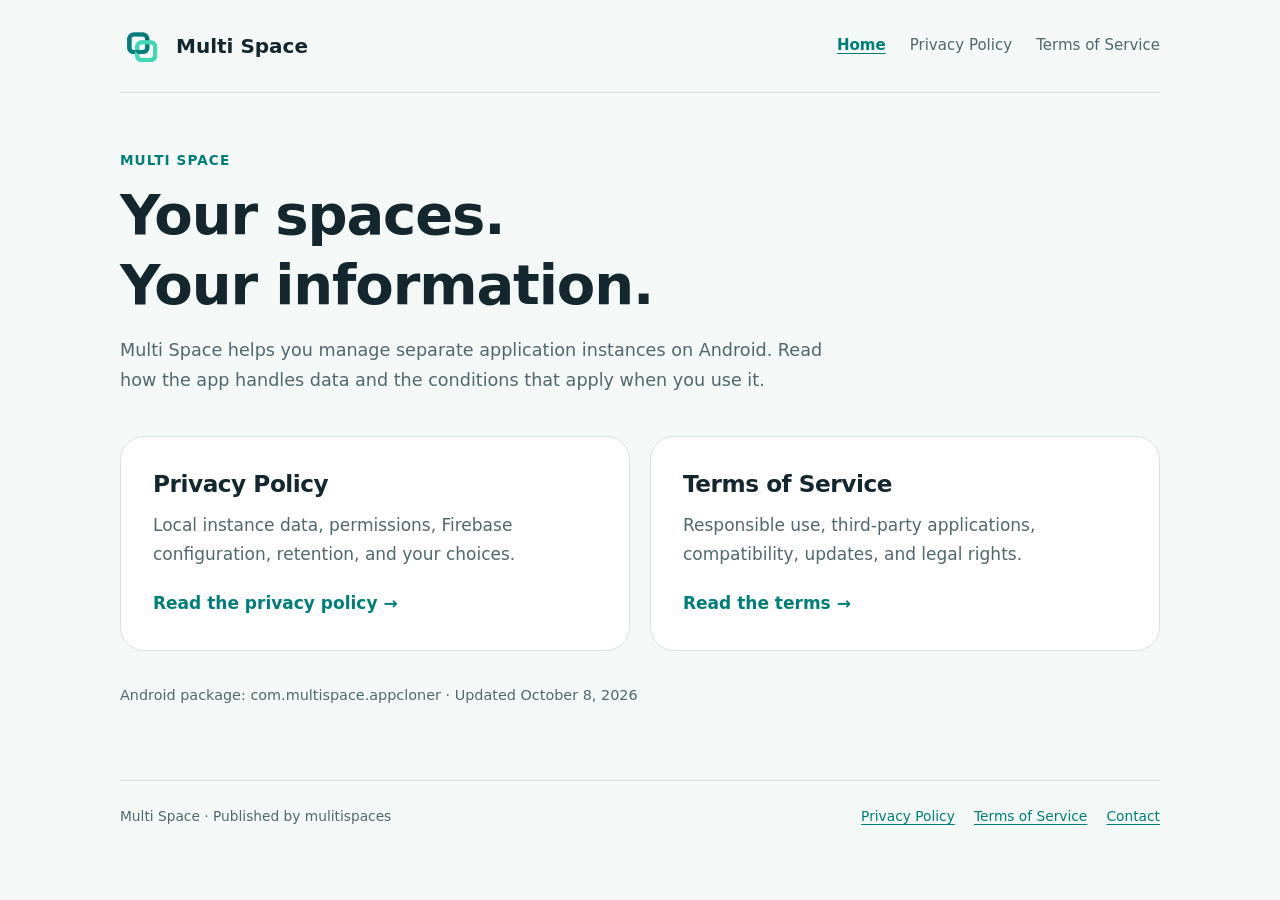
==== index.html @ c22e312c "Add Multi Space privacy policy and terms website" ====
<!doctype html>
<html lang="en">
<head>
  <meta charset="utf-8">
  <meta name="viewport" content="width=device-width, initial-scale=1">
  <meta name="color-scheme" content="light dark">
  <meta name="description" content="Privacy policy and terms of service for Multi Space, the Android multi-instance application manager.">
  <title>Privacy and terms · Multi Space</title>
  <link rel="stylesheet" href="assets/site.css">
  <link rel="icon" type="image/png" href="assets/multispace-logo.png">
</head>
<body>
  <a class="skip-link" href="#main">Skip to content</a>
  <header class="site-header">
    <a class="brand" href="index.html"><img src="assets/multispace-logo.png" alt="" width="44" height="44"><span>Multi Space</span></a>
    <nav class="site-nav" aria-label="Main navigation"><a href="index.html" aria-current="page">Home</a><a href="privacy-policy.html">Privacy Policy</a><a href="terms.html">Terms of Service</a></nav>
  </header>
  <main id="main">
    <p class="eyebrow">Multi Space</p>
    <h1>Your spaces.<br>Your information.</h1>
    <p class="intro">Multi Space helps you manage separate application instances on Android. Read how the app handles data and the conditions that apply when you use it.</p>
    <div class="link-grid">
      <a class="link-card" href="privacy-policy.html"><h2>Privacy Policy</h2><p>Local instance data, permissions, Firebase configuration, retention, and your choices.</p><span>Read the privacy policy →</span></a>
      <a class="link-card" href="terms.html"><h2>Terms of Service</h2><p>Responsible use, third-party applications, compatibility, updates, and legal rights.</p><span>Read the terms →</span></a>
    </div>
    <p class="updated" style="margin-top:2rem">Android package: com.multispace.appcloner · Updated October 8, 2026</p>
  </main>
  <footer class="site-footer">
    <span>Multi Space · Published by mulitispaces</span>
    <nav aria-label="Footer navigation"><a href="privacy-policy.html">Privacy Policy</a><a href="terms.html">Terms of Service</a><a href="privacy-policy.html#contact">Contact</a></nav>
  </footer>
</body>
</html>
---- assets/site.css ----
:root {
  color-scheme: light dark;
  --background: #f4f8f7;
  --surface: #fff;
  --text: #14272e;
  --muted: #52676d;
  --border: #d6e2df;
  --accent: #007e78;
  --soft: #e1f5ef;
}
@media (prefers-color-scheme: dark) {
  :root {
    --background: #0d191e;
    --surface: #192a31;
    --text: #eef8f5;
    --muted: #b4c8cb;
    --border: #3b535b;
    --accent: #69e8cb;
    --soft: #203f40;
  }
}
* { box-sizing: border-box; }
html { scroll-padding-top: 1.5rem; }
body { margin: 0; background: var(--background); color: var(--text); font: 17px/1.7 system-ui, -apple-system, BlinkMacSystemFont, "Segoe UI", sans-serif; }
a { color: var(--accent); text-underline-offset: .2em; overflow-wrap: anywhere; }
a:hover { text-decoration-thickness: 2px; }
a:focus-visible { outline: 3px solid var(--accent); outline-offset: 5px; border-radius: 3px; }
.skip-link { position: absolute; top: -6rem; left: 1rem; padding: .6rem 1rem; z-index: 10; background: var(--surface); }
.skip-link:focus { top: .8rem; }
.site-header, .site-footer, main { width: min(100% - 3rem, 1040px); margin-inline: auto; }
.site-header { display: flex; align-items: center; justify-content: space-between; gap: 1.5rem; padding-block: 1.5rem; border-bottom: 1px solid var(--border); }
.brand { display: inline-flex; align-items: center; gap: .75rem; color: var(--text); text-decoration: none; font-size: 1.25rem; font-weight: 750; white-space: nowrap; }
.brand img { width: 44px; height: 44px; object-fit: contain; }
.site-nav { display: flex; flex-wrap: wrap; gap: .5rem 1.5rem; }
.site-nav a { color: var(--muted); text-decoration: none; font-size: .94rem; }
.site-nav a[aria-current="page"] { color: var(--accent); text-decoration: underline; font-weight: 650; }
main { padding-block: 3.5rem; }
.eyebrow { color: var(--accent); margin: 0 0 .5rem; font-size: .85rem; font-weight: 750; letter-spacing: .08em; text-transform: uppercase; }
h1, h2, h3 { line-height: 1.25; letter-spacing: -.02em; overflow-wrap: anywhere; }
h1 { font-size: clamp(2.25rem, 6vw, 3.5rem); margin: 0 0 1rem; }
h2 { font-size: 1.45rem; margin: 0 0 .8rem; }
h3 { font-size: 1.05rem; }
p { margin: 0 0 1rem; }
.intro { max-width: 720px; font-size: 1.1rem; color: var(--muted); }
.updated { color: var(--muted); font-size: .9rem; }
.legal-layout { display: grid; grid-template-columns: 210px minmax(0, 1fr); gap: 2.5rem; margin-top: 2.5rem; }
.contents { align-self: start; position: sticky; top: 1.5rem; max-height: calc(100dvh - 3rem); overflow: auto; padding: 1.2rem; background: var(--soft); border-radius: 16px; font-size: .87rem; }
.contents h2 { font-size: .9rem; margin-bottom: .8rem; }
.contents ol { margin: 0; padding-left: 1.25rem; }
.contents li { margin-block: .55rem; }
.contents a { color: var(--text); }
.legal-content { background: var(--surface); border: 1px solid var(--border); border-radius: 24px; padding: clamp(1.5rem, 4vw, 2.8rem); min-width: 0; }
.legal-content section + section { margin-top: 2.5rem; padding-top: 2rem; border-top: 1px solid var(--border); }
.legal-content ul { padding-left: 1.4rem; }
.legal-content li { margin-block: .6rem; }
.notice { background: var(--soft); border-left: 3px solid var(--accent); padding: 1rem 1.2rem; border-radius: 0 12px 12px 0; }
.notice p:last-child, section p:last-child { margin-bottom: 0; }
.link-grid { display: grid; grid-template-columns: repeat(2, minmax(0, 1fr)); gap: 1.25rem; margin-top: 2.5rem; }
.link-card { display: block; border: 1px solid var(--border); border-radius: 24px; padding: 2rem; background: var(--surface); text-decoration: none; color: var(--text); }
.link-card p { color: var(--muted); margin-bottom: 1.3rem; }
.link-card span { color: var(--accent); font-weight: 650; }
.site-footer { border-top: 1px solid var(--border); padding-block: 1.5rem 2.5rem; color: var(--muted); font-size: .86rem; display: flex; flex-wrap: wrap; justify-content: space-between; gap: 1rem; }
.site-footer nav { display: flex; flex-wrap: wrap; gap: 1.2rem; }
@media (max-width: 760px) {
  .site-header, .site-footer, main { width: min(100% - 2rem, 1040px); }
  .site-header { align-items: flex-start; flex-direction: column; gap: 1rem; }
  main { padding-block: 2.25rem; }
  .legal-layout { grid-template-columns: 1fr; gap: 1.5rem; }
  .contents { position: static; max-height: none; overflow: visible; }
  .contents ol { columns: 2; column-gap: 1.5rem; }
  .contents li { break-inside: avoid; }
  .link-grid { grid-template-columns: 1fr; }
}
@media (max-width: 400px) { .contents ol { columns: 1; } }
@media print {
  body { background: white; color: black; font-size: 11pt; }
  .site-nav, .contents, .skip-link, .site-footer { display: none; }
  main, .site-header { width: 100%; padding-block: 1rem; }
  .legal-layout { display: block; margin-top: 1rem; }
  .legal-content { border: 0; padding: 0; }
  a { color: black; }
}
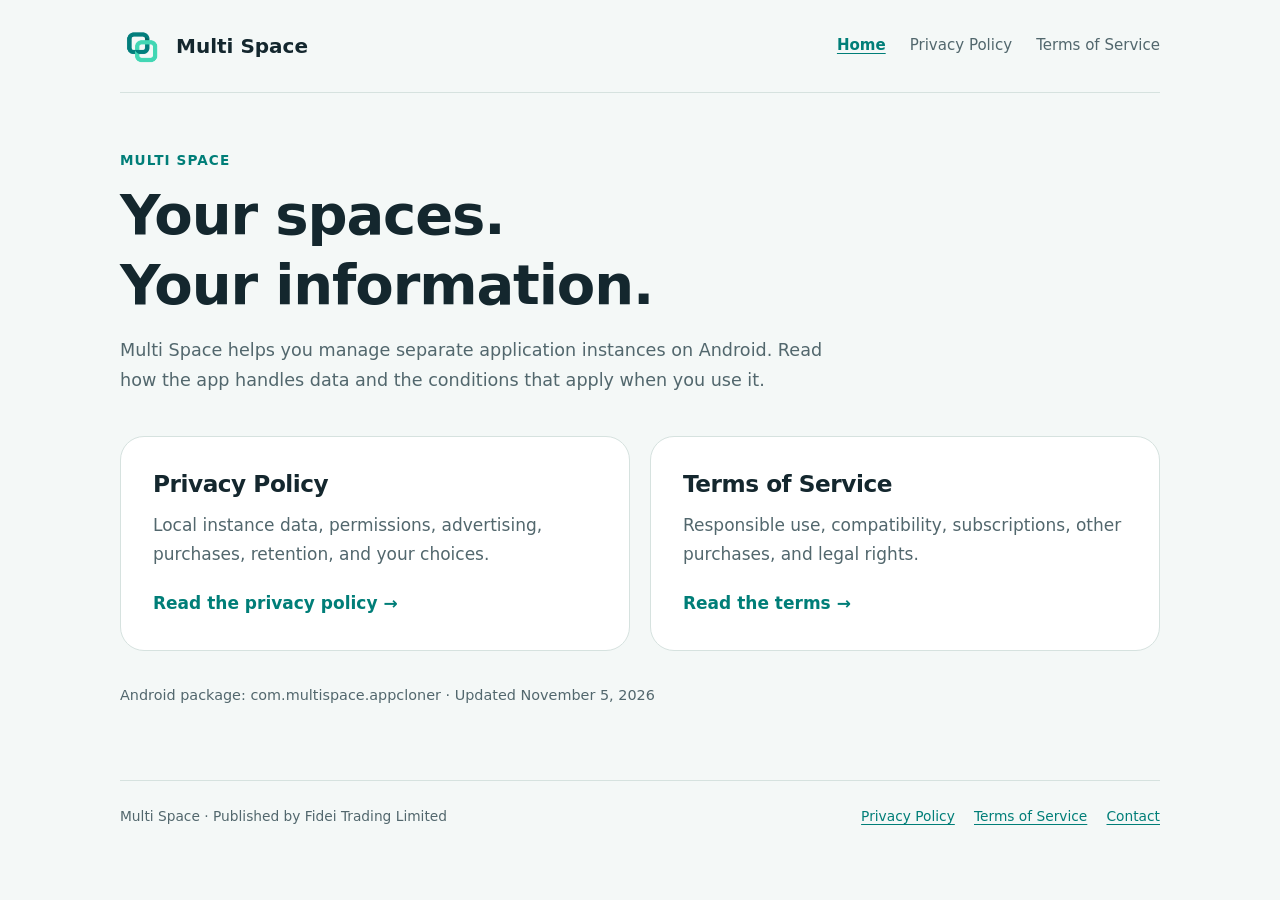
==== commit 2a7e0f1c: "Update Multi Space legal disclosures and publisher contact" ====
--- a/index.html
+++ b/index.html
@@ -20,13 +20,13 @@
     <h1>Your spaces.<br>Your information.</h1>
     <p class="intro">Multi Space helps you manage separate application instances on Android. Read how the app handles data and the conditions that apply when you use it.</p>
     <div class="link-grid">
-      <a class="link-card" href="privacy-policy.html"><h2>Privacy Policy</h2><p>Local instance data, permissions, Firebase configuration, retention, and your choices.</p><span>Read the privacy policy →</span></a>
-      <a class="link-card" href="terms.html"><h2>Terms of Service</h2><p>Responsible use, third-party applications, compatibility, updates, and legal rights.</p><span>Read the terms →</span></a>
+      <a class="link-card" href="privacy-policy.html"><h2>Privacy Policy</h2><p>Local instance data, permissions, advertising, purchases, retention, and your choices.</p><span>Read the privacy policy →</span></a>
+      <a class="link-card" href="terms.html"><h2>Terms of Service</h2><p>Responsible use, compatibility, subscriptions, other purchases, and legal rights.</p><span>Read the terms →</span></a>
     </div>
-    <p class="updated" style="margin-top:2rem">Android package: com.multispace.appcloner · Updated October 8, 2026</p>
+    <p class="updated" style="margin-top:2rem">Android package: com.multispace.appcloner · Updated November 5, 2026</p>
   </main>
   <footer class="site-footer">
-    <span>Multi Space · Published by mulitispaces</span>
+    <span>Multi Space · Published by Fidei Trading Limited</span>
     <nav aria-label="Footer navigation"><a href="privacy-policy.html">Privacy Policy</a><a href="terms.html">Terms of Service</a><a href="privacy-policy.html#contact">Contact</a></nav>
   </footer>
 </body>
